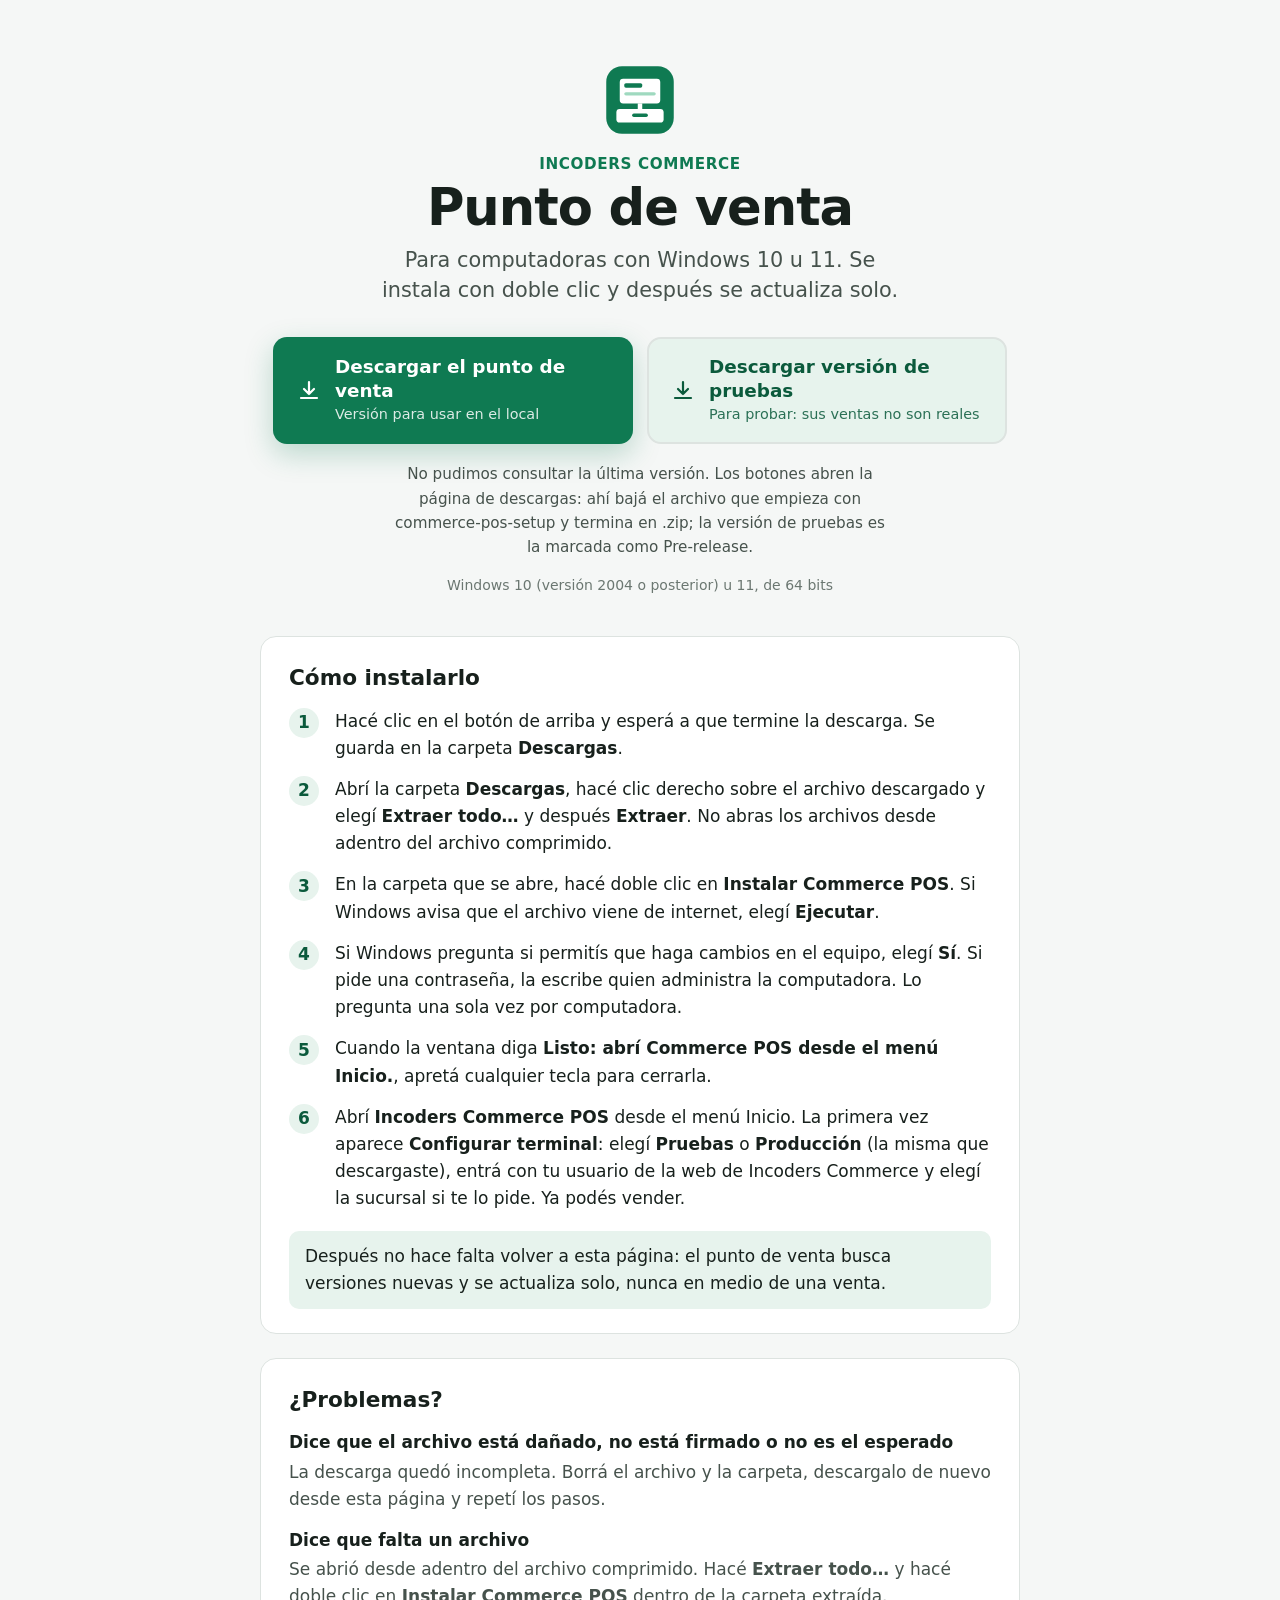
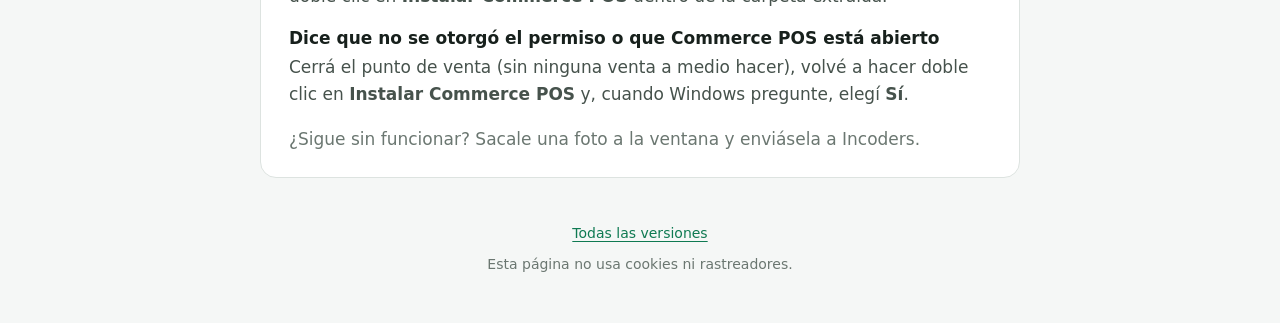
==== site/index.html @ ea019210 "Add the POS download page (GitHub Pages) Source: incoders-commerce deploy/pos-download-site." ====
<!doctype html>
<html lang="es-AR">
<head>
<meta charset="utf-8">
<meta name="viewport" content="width=device-width, initial-scale=1">
<meta name="color-scheme" content="light dark">
<meta http-equiv="Content-Security-Policy" content="default-src 'none'; script-src 'self'; style-src 'self'; img-src 'self'; connect-src https://api.github.com; base-uri 'none'; form-action 'none'">
<meta name="referrer" content="no-referrer">
<title>Descargar el punto de venta Incoders Commerce</title>
<meta name="description" content="Descargá e instalá el punto de venta Incoders Commerce para Windows 10 y 11 (64 bits). Se instala con doble clic y después se actualiza solo.">
<meta property="og:type" content="website">
<meta property="og:title" content="Punto de venta Incoders Commerce">
<meta property="og:description" content="Descargá e instalá el punto de venta para Windows 10 y 11. Se actualiza solo.">
<meta property="og:url" content="https://incoders-tools.github.io/commerce-pos-releases/">
<meta property="og:site_name" content="Incoders Commerce">
<link rel="icon" href="icon.svg" type="image/svg+xml">
<link rel="stylesheet" href="style.css">
<script src="main.js" defer></script>
</head>
<body>
<main>
  <header class="hero">
    <img class="logo" src="icon.svg" width="72" height="72" alt="">
    <p class="brand">Incoders Commerce</p>
    <h1>Punto de venta</h1>
    <p class="tagline">Para computadoras con Windows 10 u 11. Se instala con doble clic y después se actualiza solo.</p>

    <!-- Without JavaScript, or when the GitHub API cannot be reached, both buttons open the releases
         page. main.js turns them into direct downloads of the setup zip of the newest release of each kind. -->
    <div class="downloads">
      <a id="prod" class="download primary" href="https://github.com/Incoders-Tools/commerce-pos-releases/releases">
        <svg class="download-icon" viewBox="0 0 24 24" width="24" height="24" aria-hidden="true"><path d="M12 3v12m0 0-5-5m5 5 5-5M4 19h16" fill="none" stroke="currentColor" stroke-width="2.2" stroke-linecap="round" stroke-linejoin="round"/></svg>
        <span class="download-text">
          <span class="download-label">Descargar el punto de venta</span>
          <span id="prod-detail" class="download-detail">Versión para usar en el local</span>
        </span>
      </a>
      <a id="test" class="download secondary" href="https://github.com/Incoders-Tools/commerce-pos-releases/releases">
        <svg class="download-icon" viewBox="0 0 24 24" width="24" height="24" aria-hidden="true"><path d="M12 3v12m0 0-5-5m5 5 5-5M4 19h16" fill="none" stroke="currentColor" stroke-width="2.2" stroke-linecap="round" stroke-linejoin="round"/></svg>
        <span class="download-text">
          <span class="download-label">Descargar versión de pruebas</span>
          <span id="test-detail" class="download-detail">Para probar: sus ventas no son reales</span>
        </span>
      </a>
    </div>
    <p id="status" class="note" role="status">Los botones abren la página de descargas. Ahí bajá el archivo que empieza con <strong>commerce-pos-setup</strong> y termina en <strong>.zip</strong>; la versión de pruebas es la marcada como <strong>Pre-release</strong>.</p>
    <p class="meta">Windows 10 (versión 2004 o posterior) u 11, de 64 bits</p>
  </header>

  <section class="card" aria-labelledby="steps-title">
    <h2 id="steps-title">Cómo instalarlo</h2>
    <ol class="steps">
      <li>Hacé clic en el botón de arriba y esperá a que termine la descarga. Se guarda en la carpeta <strong>Descargas</strong>.</li>
      <li>Abrí la carpeta <strong>Descargas</strong>, hacé clic derecho sobre el archivo descargado y elegí <strong>Extraer todo…</strong> y después <strong>Extraer</strong>. No abras los archivos desde adentro del archivo comprimido.</li>
      <li>En la carpeta que se abre, hacé doble clic en <strong>Instalar Commerce POS</strong>. Si Windows avisa que el archivo viene de internet, elegí <strong>Ejecutar</strong>.</li>
      <li>Si Windows pregunta si permitís que haga cambios en el equipo, elegí <strong>Sí</strong>. Si pide una contraseña, la escribe quien administra la computadora. Lo pregunta una sola vez por computadora.</li>
      <li>Cuando la ventana diga <strong>Listo: abrí Commerce POS desde el menú Inicio.</strong>, apretá cualquier tecla para cerrarla.</li>
      <li>Abrí <strong>Incoders Commerce POS</strong> desde el menú Inicio. La primera vez aparece <strong>Configurar terminal</strong>: elegí <strong>Pruebas</strong> o <strong>Producción</strong> (la misma que descargaste), entrá con tu usuario de la web de Incoders Commerce y elegí la sucursal si te lo pide. Ya podés vender.</li>
    </ol>
    <p class="good-news">Después no hace falta volver a esta página: el punto de venta busca versiones nuevas y se actualiza solo, nunca en medio de una venta.</p>
  </section>

  <section class="card" aria-labelledby="help-title">
    <h2 id="help-title">¿Problemas?</h2>
    <dl class="faq">
      <dt>Dice que el archivo está <strong>dañado</strong>, <strong>no está firmado</strong> o <strong>no es el esperado</strong></dt>
      <dd>La descarga quedó incompleta. Borrá el archivo y la carpeta, descargalo de nuevo desde esta página y repetí los pasos.</dd>
      <dt>Dice que <strong>falta</strong> un archivo</dt>
      <dd>Se abrió desde adentro del archivo comprimido. Hacé <strong>Extraer todo…</strong> y hacé doble clic en <strong>Instalar Commerce POS</strong> dentro de la carpeta extraída.</dd>
      <dt>Dice que <strong>no se otorgó el permiso</strong> o que <strong>Commerce POS está abierto</strong></dt>
      <dd>Cerrá el punto de venta (sin ninguna venta a medio hacer), volvé a hacer doble clic en <strong>Instalar Commerce POS</strong> y, cuando Windows pregunte, elegí <strong>Sí</strong>.</dd>
    </dl>
    <p class="tip">¿Sigue sin funcionar? Sacale una foto a la ventana y enviásela a Incoders.</p>
  </section>
</main>

<footer>
  <nav aria-label="Enlaces">
    <a href="https://github.com/Incoders-Tools/commerce-pos-releases/releases">Todas las versiones</a>
  </nav>
  <p>Esta página no usa cookies ni rastreadores.</p>
</footer>
</body>
</html>
---- site/style.css ----
:root {
  --bg: #f5f7f6;
  --card: #ffffff;
  --border: #dde3e0;
  --text: #17201c;
  --soft: #46524c;
  --dim: #6b7771;
  --accent: #0f7a52;
  --accent-hover: #0c6744;
  --on-accent: #ffffff;
  --second-bg: #e7f3ed;
  --second-hover: #d7ebe1;
  --second-text: #0b5a3c;
  --sans: system-ui, -apple-system, "Segoe UI", Roboto, "Helvetica Neue", Arial, sans-serif;
  color-scheme: light dark;
}

@media (prefers-color-scheme: dark) {
  :root {
    --bg: #0f1412;
    --card: #171e1b;
    --border: #2a3530;
    --text: #e6ece9;
    --soft: #b7c2bc;
    --dim: #8b9791;
    --accent: #3ccf8e;
    --accent-hover: #63dba5;
    --on-accent: #062417;
    --second-bg: #1d2b25;
    --second-hover: #24362e;
    --second-text: #9ee6c3;
  }
}

* { box-sizing: border-box; }

html { background: var(--bg); }

body {
  margin: 0;
  color: var(--text);
  font: 17px/1.6 var(--sans);
  -webkit-font-smoothing: antialiased;
}

main, footer {
  width: min(100% - 32px, 760px);
  margin: 0 auto;
}

a { color: var(--accent); text-underline-offset: 3px; }
a:hover { color: var(--accent-hover); }

:focus-visible {
  outline: 3px solid var(--accent);
  outline-offset: 3px;
  border-radius: 6px;
}

/* ---- hero ---- */
.hero {
  display: flex;
  flex-direction: column;
  align-items: center;
  padding: 64px 0 40px;
  text-align: center;
}

.logo { width: 72px; height: 72px; }

.brand {
  margin: 16px 0 0;
  color: var(--accent);
  font-size: 0.95rem;
  font-weight: 650;
  letter-spacing: 0.04em;
  text-transform: uppercase;
}

h1 {
  margin: 2px 0 8px;
  font-size: clamp(2.2rem, 7vw, 3.2rem);
  font-weight: 700;
  letter-spacing: -0.02em;
  line-height: 1.15;
}

.tagline {
  max-width: 40ch;
  margin: 0 0 32px;
  color: var(--soft);
  font-size: clamp(1.1rem, 3.4vw, 1.3rem);
  line-height: 1.45;
}

.downloads {
  display: flex;
  flex-wrap: wrap;
  justify-content: center;
  gap: 14px;
  width: 100%;
}

.download {
  display: inline-flex;
  flex: 1 1 300px;
  max-width: 360px;
  align-items: center;
  gap: 14px;
  padding: 16px 22px;
  border: 2px solid transparent;
  border-radius: 14px;
  text-decoration: none;
  transition: background-color 0.15s, transform 0.15s, box-shadow 0.15s;
}

.download.primary {
  background: var(--accent);
  color: var(--on-accent);
  box-shadow: 0 10px 28px rgba(15, 122, 82, 0.25);
}

.download.primary:hover { background: var(--accent-hover); color: var(--on-accent); transform: translateY(-1px); }

.download.secondary {
  border-color: var(--border);
  background: var(--second-bg);
  color: var(--second-text);
}

.download.secondary:hover { background: var(--second-hover); color: var(--second-text); transform: translateY(-1px); }

.download.disabled,
.download.disabled:hover {
  border-color: var(--border);
  background: var(--card);
  color: var(--dim);
  box-shadow: none;
  cursor: not-allowed;
  transform: none;
}

.download-icon { flex: none; }
.download.disabled .download-icon { opacity: 0.45; }
.download-text { display: flex; flex-direction: column; align-items: flex-start; text-align: left; }
.download-label { font-size: 1.15rem; font-weight: 650; line-height: 1.3; }
.download-detail { font-size: 0.9rem; opacity: 0.85; }

.note {
  max-width: 52ch;
  margin: 18px 0 0;
  color: var(--soft);
  font-size: 0.95rem;
}

.meta {
  margin: 14px 0 0;
  color: var(--dim);
  font-size: 0.875rem;
}

/* ---- cards ---- */
.card {
  margin: 0 0 24px;
  padding: 24px 28px;
  border: 1px solid var(--border);
  border-radius: 16px;
  background: var(--card);
}

.card h2 { margin: 0 0 12px; font-size: 1.35rem; font-weight: 650; }

.steps {
  margin: 0;
  padding: 0;
  list-style: none;
  counter-reset: step;
}

.steps li {
  position: relative;
  margin: 0 0 14px;
  padding-left: 46px;
  counter-increment: step;
}

.steps li::before {
  content: counter(step);
  position: absolute;
  top: 0;
  left: 0;
  display: flex;
  align-items: center;
  justify-content: center;
  width: 30px;
  height: 30px;
  border-radius: 50%;
  background: var(--second-bg);
  color: var(--second-text);
  font-weight: 700;
}

.good-news {
  margin: 18px 0 0;
  padding: 12px 16px;
  border-radius: 10px;
  background: var(--second-bg);
  color: var(--text);
}

.faq { margin: 0; }
.faq dt { margin: 14px 0 2px; font-weight: 600; }
.faq dt:first-child { margin-top: 0; }
.faq dt strong { font-weight: 700; }
.faq dd { margin: 0; color: var(--soft); }

.tip { margin: 18px 0 0; color: var(--dim); }

/* ---- footer ---- */
footer {
  padding: 20px 0 48px;
  color: var(--dim);
  font-size: 0.875rem;
  text-align: center;
}

footer p { margin: 8px 0 0; }

@media (max-width: 480px) {
  body { font-size: 16px; }
  .hero { padding-top: 40px; }
  .card { padding: 20px 18px; }
  .download { padding: 14px 18px; }
}

@media (prefers-reduced-motion: reduce) {
  .download { transition: none; }
  .download:hover { transform: none; }
}

/* ---- not found (404.html) ---- */
.not-found {
  display: flex;
  flex-direction: column;
  align-items: center;
  justify-content: center;
  min-height: 100vh;
  padding: 48px 0;
  text-align: center;
}

.not-found .download { flex: none; }
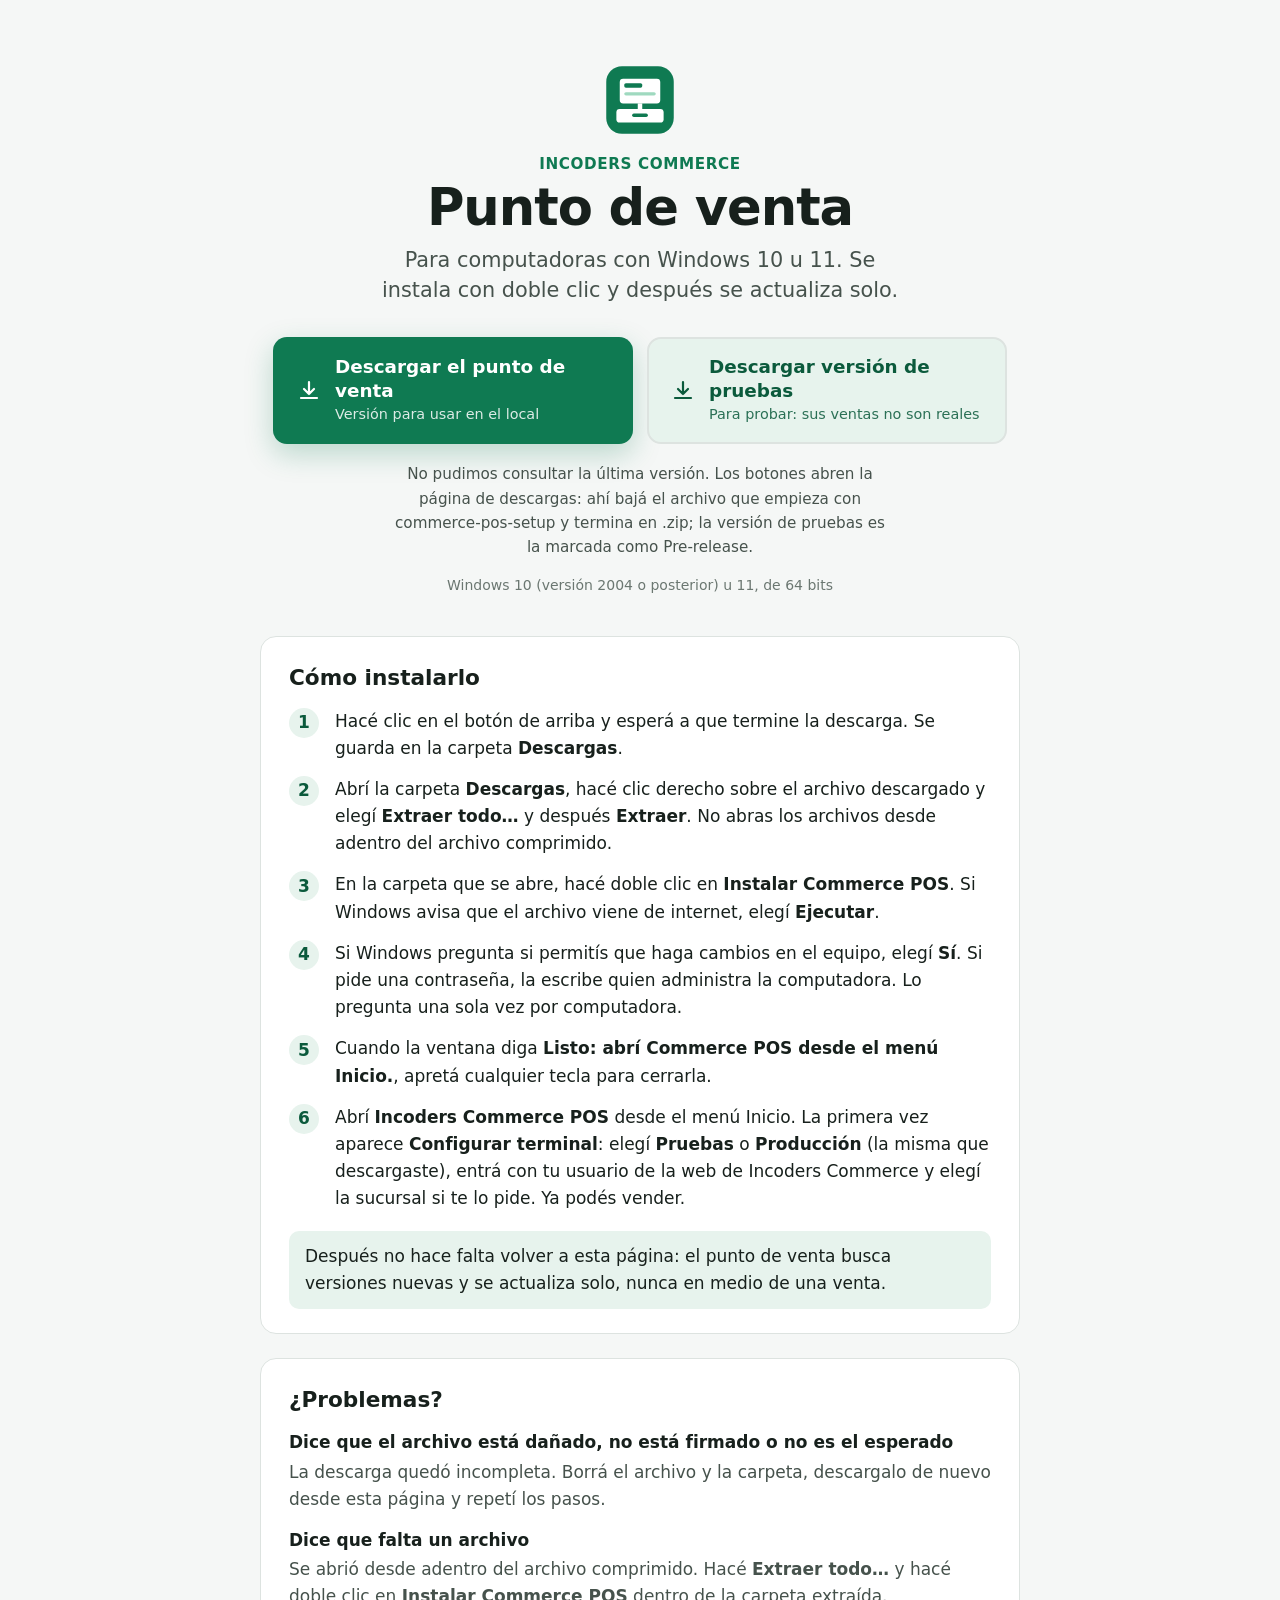
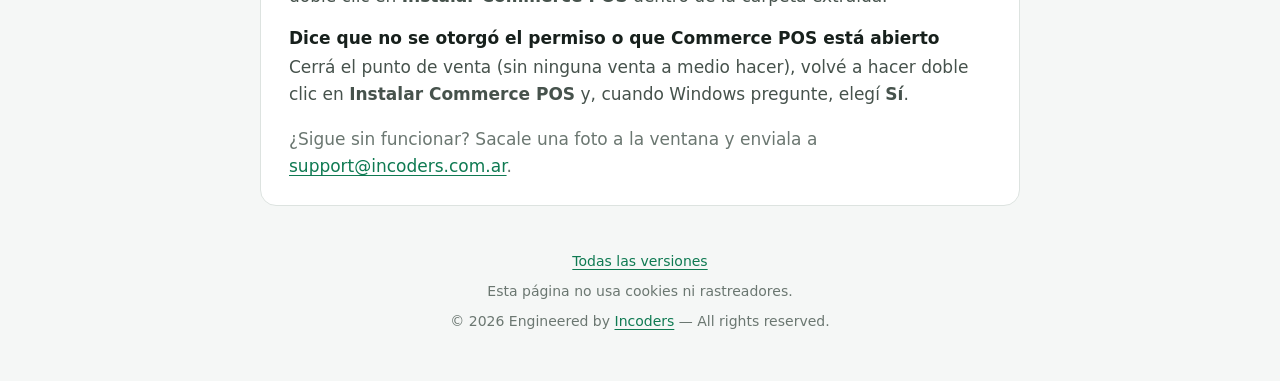
==== commit 3281900d: "Name the support email and Incoders on the download page" ====
--- a/site/index.html
+++ b/site/index.html
@@ -70,7 +70,7 @@
       <dt>Dice que <strong>no se otorgó el permiso</strong> o que <strong>Commerce POS está abierto</strong></dt>
       <dd>Cerrá el punto de venta (sin ninguna venta a medio hacer), volvé a hacer doble clic en <strong>Instalar Commerce POS</strong> y, cuando Windows pregunte, elegí <strong>Sí</strong>.</dd>
     </dl>
-    <p class="tip">¿Sigue sin funcionar? Sacale una foto a la ventana y enviásela a Incoders.</p>
+    <p class="tip">¿Sigue sin funcionar? Sacale una foto a la ventana y enviala a <a href="mailto:support@incoders.com.ar?subject=Punto%20de%20venta%3A%20problema%20al%20instalar">support@incoders.com.ar</a>.</p>
   </section>
 </main>
 
@@ -79,6 +79,7 @@
     <a href="https://github.com/Incoders-Tools/commerce-pos-releases/releases">Todas las versiones</a>
   </nav>
   <p>Esta página no usa cookies ni rastreadores.</p>
+  <p>© 2026 Engineered by <a href="https://www.incoders.com.ar" rel="noopener">Incoders</a> — All rights reserved.</p>
 </footer>
 </body>
 </html>
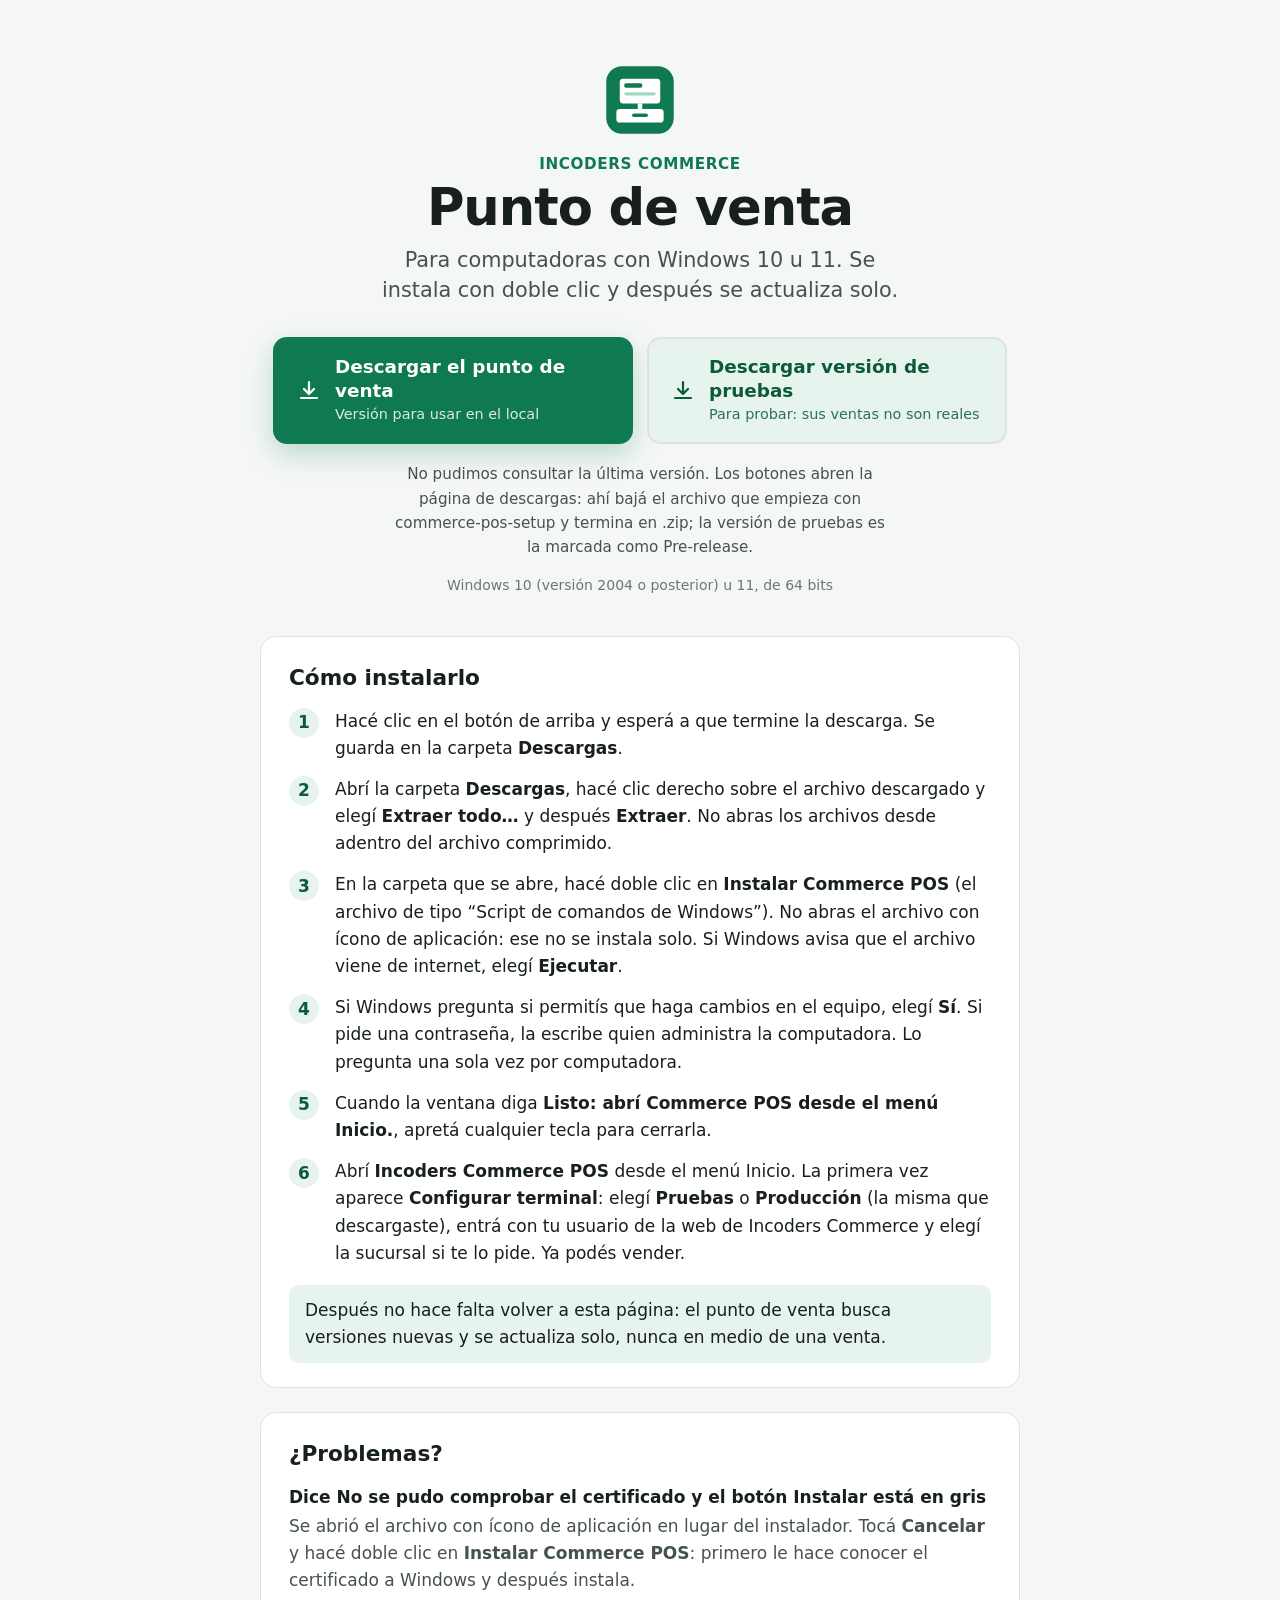
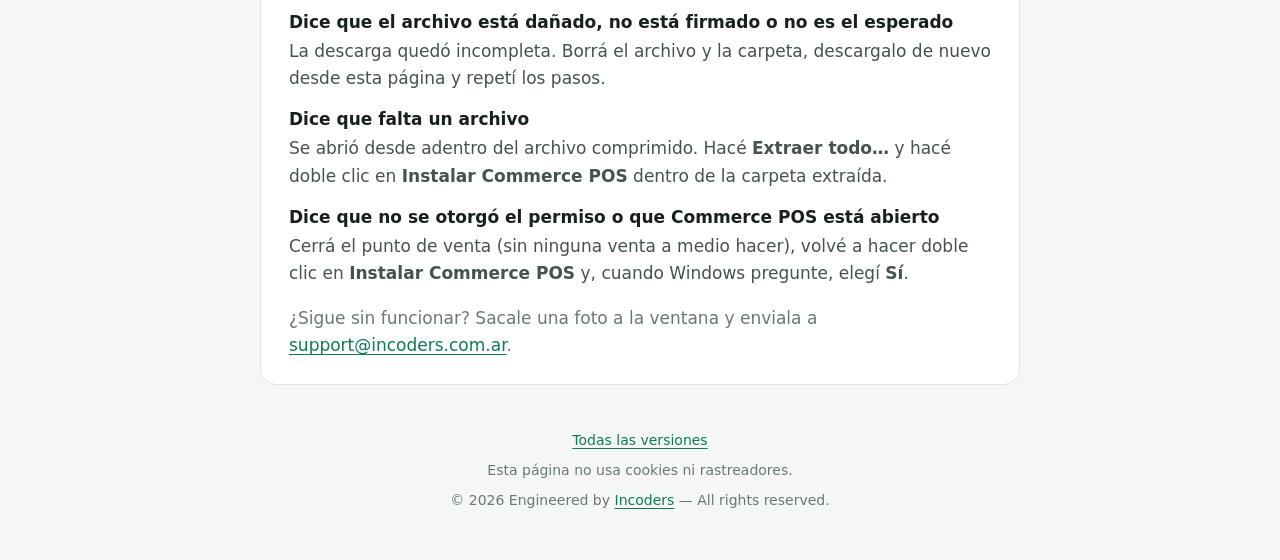
==== commit 8a132556: "Warn against opening the package file on the download page" ====
--- a/site/index.html
+++ b/site/index.html
@@ -52,7 +52,7 @@
     <ol class="steps">
       <li>Hacé clic en el botón de arriba y esperá a que termine la descarga. Se guarda en la carpeta <strong>Descargas</strong>.</li>
       <li>Abrí la carpeta <strong>Descargas</strong>, hacé clic derecho sobre el archivo descargado y elegí <strong>Extraer todo…</strong> y después <strong>Extraer</strong>. No abras los archivos desde adentro del archivo comprimido.</li>
-      <li>En la carpeta que se abre, hacé doble clic en <strong>Instalar Commerce POS</strong>. Si Windows avisa que el archivo viene de internet, elegí <strong>Ejecutar</strong>.</li>
+      <li>En la carpeta que se abre, hacé doble clic en <strong>Instalar Commerce POS</strong> (el archivo de tipo “Script de comandos de Windows”). No abras el archivo con ícono de aplicación: ese no se instala solo. Si Windows avisa que el archivo viene de internet, elegí <strong>Ejecutar</strong>.</li>
       <li>Si Windows pregunta si permitís que haga cambios en el equipo, elegí <strong>Sí</strong>. Si pide una contraseña, la escribe quien administra la computadora. Lo pregunta una sola vez por computadora.</li>
       <li>Cuando la ventana diga <strong>Listo: abrí Commerce POS desde el menú Inicio.</strong>, apretá cualquier tecla para cerrarla.</li>
       <li>Abrí <strong>Incoders Commerce POS</strong> desde el menú Inicio. La primera vez aparece <strong>Configurar terminal</strong>: elegí <strong>Pruebas</strong> o <strong>Producción</strong> (la misma que descargaste), entrá con tu usuario de la web de Incoders Commerce y elegí la sucursal si te lo pide. Ya podés vender.</li>
@@ -63,6 +63,8 @@
   <section class="card" aria-labelledby="help-title">
     <h2 id="help-title">¿Problemas?</h2>
     <dl class="faq">
+      <dt>Dice <strong>No se pudo comprobar el certificado</strong> y el botón Instalar está en gris</dt>
+      <dd>Se abrió el archivo con ícono de aplicación en lugar del instalador. Tocá <strong>Cancelar</strong> y hacé doble clic en <strong>Instalar Commerce POS</strong>: primero le hace conocer el certificado a Windows y después instala.</dd>
       <dt>Dice que el archivo está <strong>dañado</strong>, <strong>no está firmado</strong> o <strong>no es el esperado</strong></dt>
       <dd>La descarga quedó incompleta. Borrá el archivo y la carpeta, descargalo de nuevo desde esta página y repetí los pasos.</dd>
       <dt>Dice que <strong>falta</strong> un archivo</dt>
